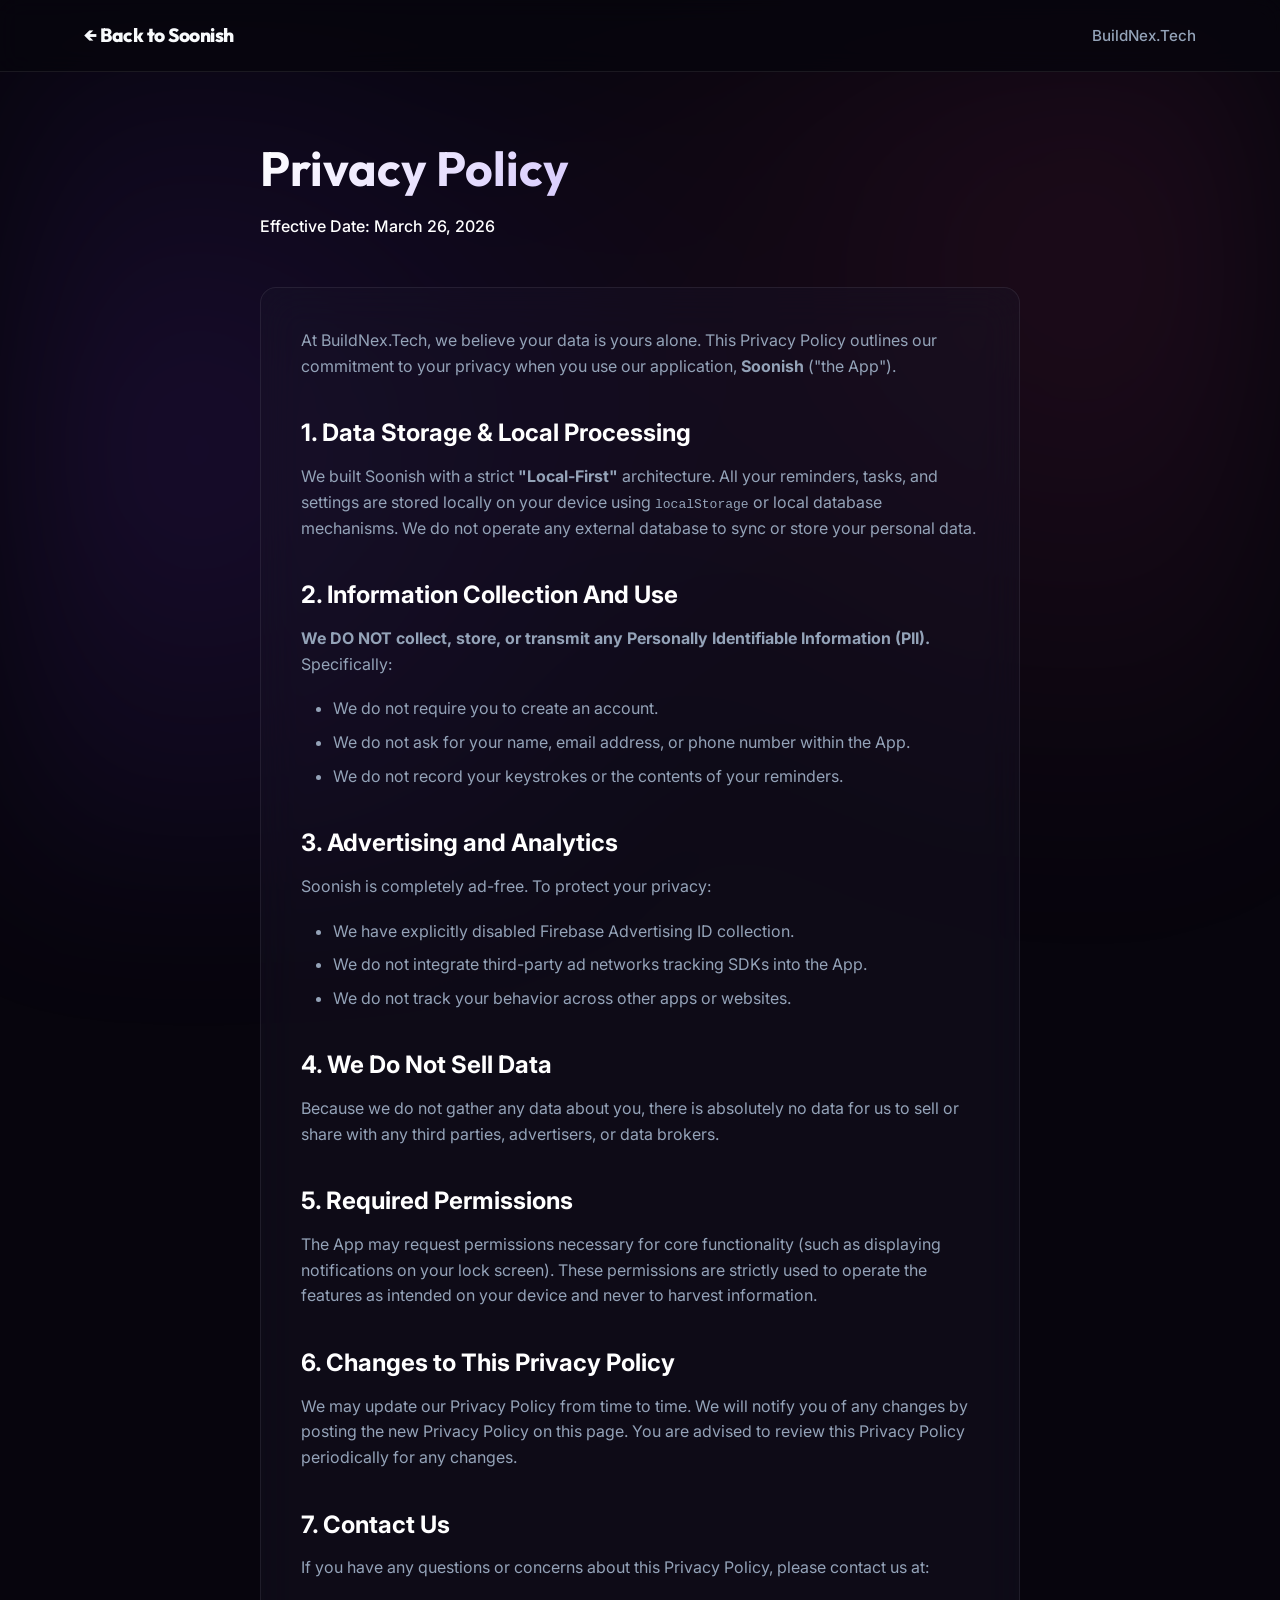
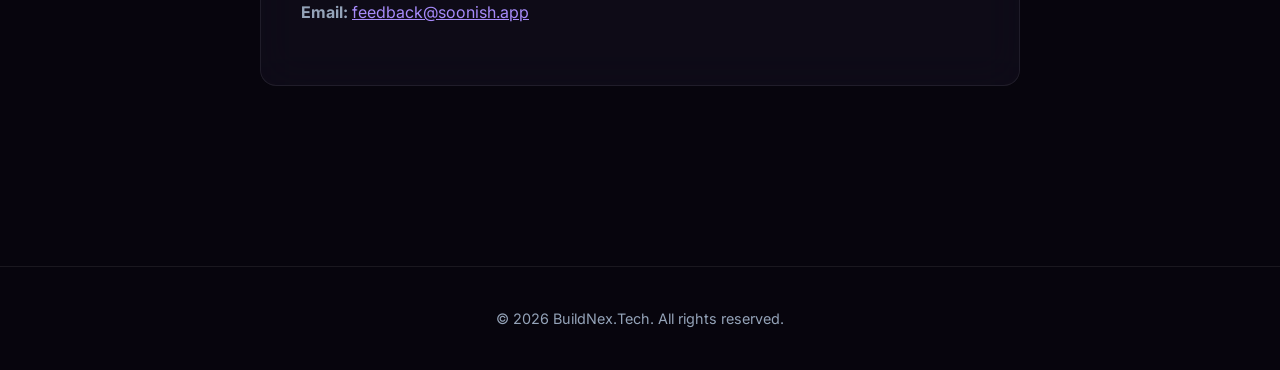
==== soonish-privacy.html @ b73bba76 "first commit" ====
<!DOCTYPE html>
<html lang="en">
<head>
    <meta charset="UTF-8">
    <meta name="viewport" content="width=device-width, initial-scale=1.0">
    <meta name="description" content="Privacy Policy for Soonish App.">
    <title>Privacy Policy - Soonish</title>
    <link rel="stylesheet" href="styles.css">
    <style>
        .privacy-content {
            max-width: 800px;
            margin: 0 auto;
            color: var(--text-muted);
        }
        .privacy-content h2,
        .privacy-content h3 {
            color: #fff;
            margin: 2.5rem 0 1rem;
            font-family: var(--font-sans);
        }
        .privacy-content p {
            margin-bottom: 1.2rem;
        }
        .privacy-content ul {
            margin-left: 2rem;
            margin-bottom: 1.5rem;
        }
        .privacy-content li {
            margin-bottom: 0.5rem;
        }
    </style>
</head>
<body>
    <div class="bg-gradient-spots"></div>
    
    <nav class="navbar">
        <div class="container flex justify-between items-center">
            <a href="soonish.html" class="logo" style="font-size: 1.2rem;">&larr; Back to Soonish</a>
            <div class="nav-links">
                <a href="index.html">BuildNex.Tech</a>
            </div>
        </div>
    </nav>

    <section class="section" style="padding-top: 140px;">
        <div class="container privacy-content">
            <div class="reveal">
                <h1 class="font-display text-gradient" style="font-size: 3rem; margin-bottom: 1rem;">Privacy Policy</h1>
                <p style="color: #fff; font-weight: 500;">Effective Date: March 26, 2026</p>
                
                <div class="card" style="margin-top: 3rem; padding: 40px; background: rgba(25, 20, 40, 0.4);">
                    <p>At BuildNex.Tech, we believe your data is yours alone. This Privacy Policy outlines our commitment to your privacy when you use our application, <strong>Soonish</strong> ("the App").</p>
                    
                    <h2>1. Data Storage & Local Processing</h2>
                    <p>We built Soonish with a strict <strong>"Local-First"</strong> architecture. All your reminders, tasks, and settings are stored locally on your device using <code>localStorage</code> or local database mechanisms. We do not operate any external database to sync or store your personal data.</p>
                    
                    <h2>2. Information Collection And Use</h2>
                    <p><strong>We DO NOT collect, store, or transmit any Personally Identifiable Information (PII).</strong> Specifically:</p>
                    <ul>
                        <li>We do not require you to create an account.</li>
                        <li>We do not ask for your name, email address, or phone number within the App.</li>
                        <li>We do not record your keystrokes or the contents of your reminders.</li>
                    </ul>

                    <h2>3. Advertising and Analytics</h2>
                    <p>Soonish is completely ad-free. To protect your privacy:</p>
                    <ul>
                        <li>We have explicitly disabled Firebase Advertising ID collection.</li>
                        <li>We do not integrate third-party ad networks tracking SDKs into the App.</li>
                        <li>We do not track your behavior across other apps or websites.</li>
                    </ul>

                    <h2>4. We Do Not Sell Data</h2>
                    <p>Because we do not gather any data about you, there is absolutely no data for us to sell or share with any third parties, advertisers, or data brokers.</p>

                    <h2>5. Required Permissions</h2>
                    <p>The App may request permissions necessary for core functionality (such as displaying notifications on your lock screen). These permissions are strictly used to operate the features as intended on your device and never to harvest information.</p>

                    <h2>6. Changes to This Privacy Policy</h2>
                    <p>We may update our Privacy Policy from time to time. We will notify you of any changes by posting the new Privacy Policy on this page. You are advised to review this Privacy Policy periodically for any changes.</p>

                    <h2>7. Contact Us</h2>
                    <p>If you have any questions or concerns about this Privacy Policy, please contact us at:</p>
                    <p><strong>Email:</strong> <a href="mailto:feedback@soonish.app" style="color: var(--primary-light);">feedback@soonish.app</a></p>
                </div>
            </div>
        </div>
    </section>

    <footer>
        <div class="container">
            <p>&copy; 2026 BuildNex.Tech. All rights reserved.</p>
        </div>
    </footer>

    <script src="script.js"></script>
</body>
</html>
---- styles.css ----
@import url('https://fonts.googleapis.com/css2?family=Inter:wght@300;400;500;600&family=Outfit:wght@400;500;700;800&display=swap');

:root {
  --bg-color: #07050d;
  --surface-main: #130f1e;
  --surface-hover: #1e182e;
  --surface-card: rgba(25, 20, 40, 0.6);
  --primary: #7c3aed;
  --primary-light: #a78bfa;
  --secondary: #ec4899;
  --text-main: #f8fafc;
  --text-muted: #94a3b8;
  --border-color: rgba(255, 255, 255, 0.08);
  --border-glow: rgba(124, 58, 237, 0.3);
  
  --font-sans: 'Inter', sans-serif;
  --font-display: 'Outfit', sans-serif;
  
  --transition-fast: 0.2s ease;
  --transition-normal: 0.3s cubic-bezier(0.4, 0, 0.2, 1);
  --border-radius: 16px;
}

* {
  margin: 0;
  padding: 0;
  box-sizing: border-box;
}

html {
  scroll-behavior: smooth;
}

body {
  font-family: var(--font-sans);
  background-color: var(--bg-color);
  color: var(--text-main);
  line-height: 1.6;
  overflow-x: hidden;
  -webkit-font-smoothing: antialiased;
}

/* Background Gradients */
.bg-gradient-spots {
  position: fixed;
  top: 0;
  left: 0;
  width: 100vw;
  height: 100vh;
  z-index: -1;
  pointer-events: none;
  background: 
    radial-gradient(circle at 15% 50%, rgba(124, 58, 237, 0.15) 0%, transparent 50%),
    radial-gradient(circle at 85% 30%, rgba(236, 72, 153, 0.1) 0%, transparent 50%);
  filter: blur(80px);
}

/* Typography */
h1, h2, h3, h4, .font-display {
  font-family: var(--font-display);
  font-weight: 700;
  line-height: 1.2;
}

.text-gradient {
  background: linear-gradient(135deg, #fff 0%, #a78bfa 100%);
  -webkit-background-clip: text;
  -webkit-text-fill-color: transparent;
  background-clip: text;
}

.text-gradient-alt {
  background: linear-gradient(135deg, #a78bfa 0%, #ec4899 100%);
  -webkit-background-clip: text;
  -webkit-text-fill-color: transparent;
  background-clip: text;
}

/* Layout */
.container {
  width: 90%;
  max-width: 1200px;
  margin: 0 auto;
  padding: 0 20px;
}

.section {
  padding: 100px 0;
}

.flex { display: flex; }
.flex-col { display: flex; flex-direction: column; }
.items-center { align-items: center; }
.justify-center { justify-content: center; }
.justify-between { justify-content: space-between; }
.gap-4 { gap: 1rem; }
.gap-8 { gap: 2rem; }

/* Components */
.navbar {
  position: fixed;
  top: 0;
  width: 100%;
  padding: 20px 0;
  z-index: 1000;
  background: rgba(7, 5, 13, 0.8);
  backdrop-filter: blur(12px);
  border-bottom: 1px solid var(--border-color);
  transition: var(--transition-normal);
}

.navbar .logo {
  font-family: var(--font-display);
  font-weight: 800;
  font-size: 1.5rem;
  color: var(--text-main);
  text-decoration: none;
  letter-spacing: -0.5px;
}

.nav-links a {
  color: var(--text-muted);
  text-decoration: none;
  font-weight: 500;
  transition: var(--transition-fast);
  font-size: 0.95rem;
  margin-left: 2rem;
}

.nav-links a:hover {
  color: var(--text-main);
}

/* Buttons */
.btn {
  display: inline-flex;
  align-items: center;
  justify-content: center;
  padding: 12px 28px;
  border-radius: 999px;
  font-weight: 600;
  font-family: var(--font-sans);
  text-decoration: none;
  cursor: pointer;
  transition: var(--transition-normal);
  border: none;
  font-size: 1rem;
}

.btn-primary {
  background: linear-gradient(135deg, var(--primary) 0%, #5b21b6 100%);
  color: white;
  box-shadow: 0 4px 14px rgba(124, 58, 237, 0.3);
}

.btn-primary:hover {
  transform: translateY(-2px);
  box-shadow: 0 6px 20px rgba(124, 58, 237, 0.5);
  background: linear-gradient(135deg, #8b5cf6 0%, var(--primary) 100%);
}

.btn-secondary {
  background: rgba(255, 255, 255, 0.05);
  color: var(--text-main);
  border: 1px solid var(--border-color);
  backdrop-filter: blur(10px);
}

.btn-secondary:hover {
  background: rgba(255, 255, 255, 0.1);
  border-color: rgba(255, 255, 255, 0.2);
  transform: translateY(-2px);
}

/* Glass Cards */
.card {
  background: var(--surface-card);
  backdrop-filter: blur(20px);
  -webkit-backdrop-filter: blur(20px);
  border: 1px solid var(--border-color);
  border-radius: var(--border-radius);
  padding: 40px;
  transition: var(--transition-normal);
  position: relative;
  overflow: hidden;
}

.card::before {
  content: '';
  position: absolute;
  top: 0; left: 0; right: 0; height: 1px;
  background: linear-gradient(90deg, transparent, rgba(255,255,255,0.1), transparent);
  opacity: 0;
  transition: var(--transition-normal);
}

.card:hover {
  transform: translateY(-5px);
  border-color: var(--border-glow);
  box-shadow: 0 10px 40px -10px rgba(124, 58, 237, 0.2);
}

.card:hover::before {
  opacity: 1;
}

/* Animations Core */
.reveal {
  opacity: 0;
  transform: translateY(30px);
  transition: all 0.8s cubic-bezier(0.5, 0, 0, 1);
}

.reveal.active {
  opacity: 1;
  transform: translateY(0);
}

.delay-100 { transition-delay: 100ms; }
.delay-200 { transition-delay: 200ms; }
.delay-300 { transition-delay: 300ms; }

/* Base Hero Styles */
.hero {
  min-height: 100vh;
  display: flex;
  align-items: center;
  position: relative;
  padding-top: 80px;
}

.hero p {
  color: var(--text-muted);
  font-size: 1.25rem;
  max-width: 600px;
  margin: 1.5rem 0 2.5rem;
}

/* Footer */
footer {
  border-top: 1px solid var(--border-color);
  padding: 40px 0;
  text-align: center;
  color: var(--text-muted);
  font-size: 0.9rem;
  margin-top: 80px;
}

footer a {
  color: var(--primary-light);
  text-decoration: none;
  transition: var(--transition-fast);
}

footer a:hover {
  color: white;
  text-decoration: underline;
}

/* Responsive */
@media (max-width: 768px) {
  .section { padding: 60px 0; }
  .hero p { font-size: 1.1rem; }
  h1 { font-size: 2.5rem; }
  .card { padding: 24px; }
  
  .nav-links {
    display: none; /* simple mobile behavior fallback */
  }
}
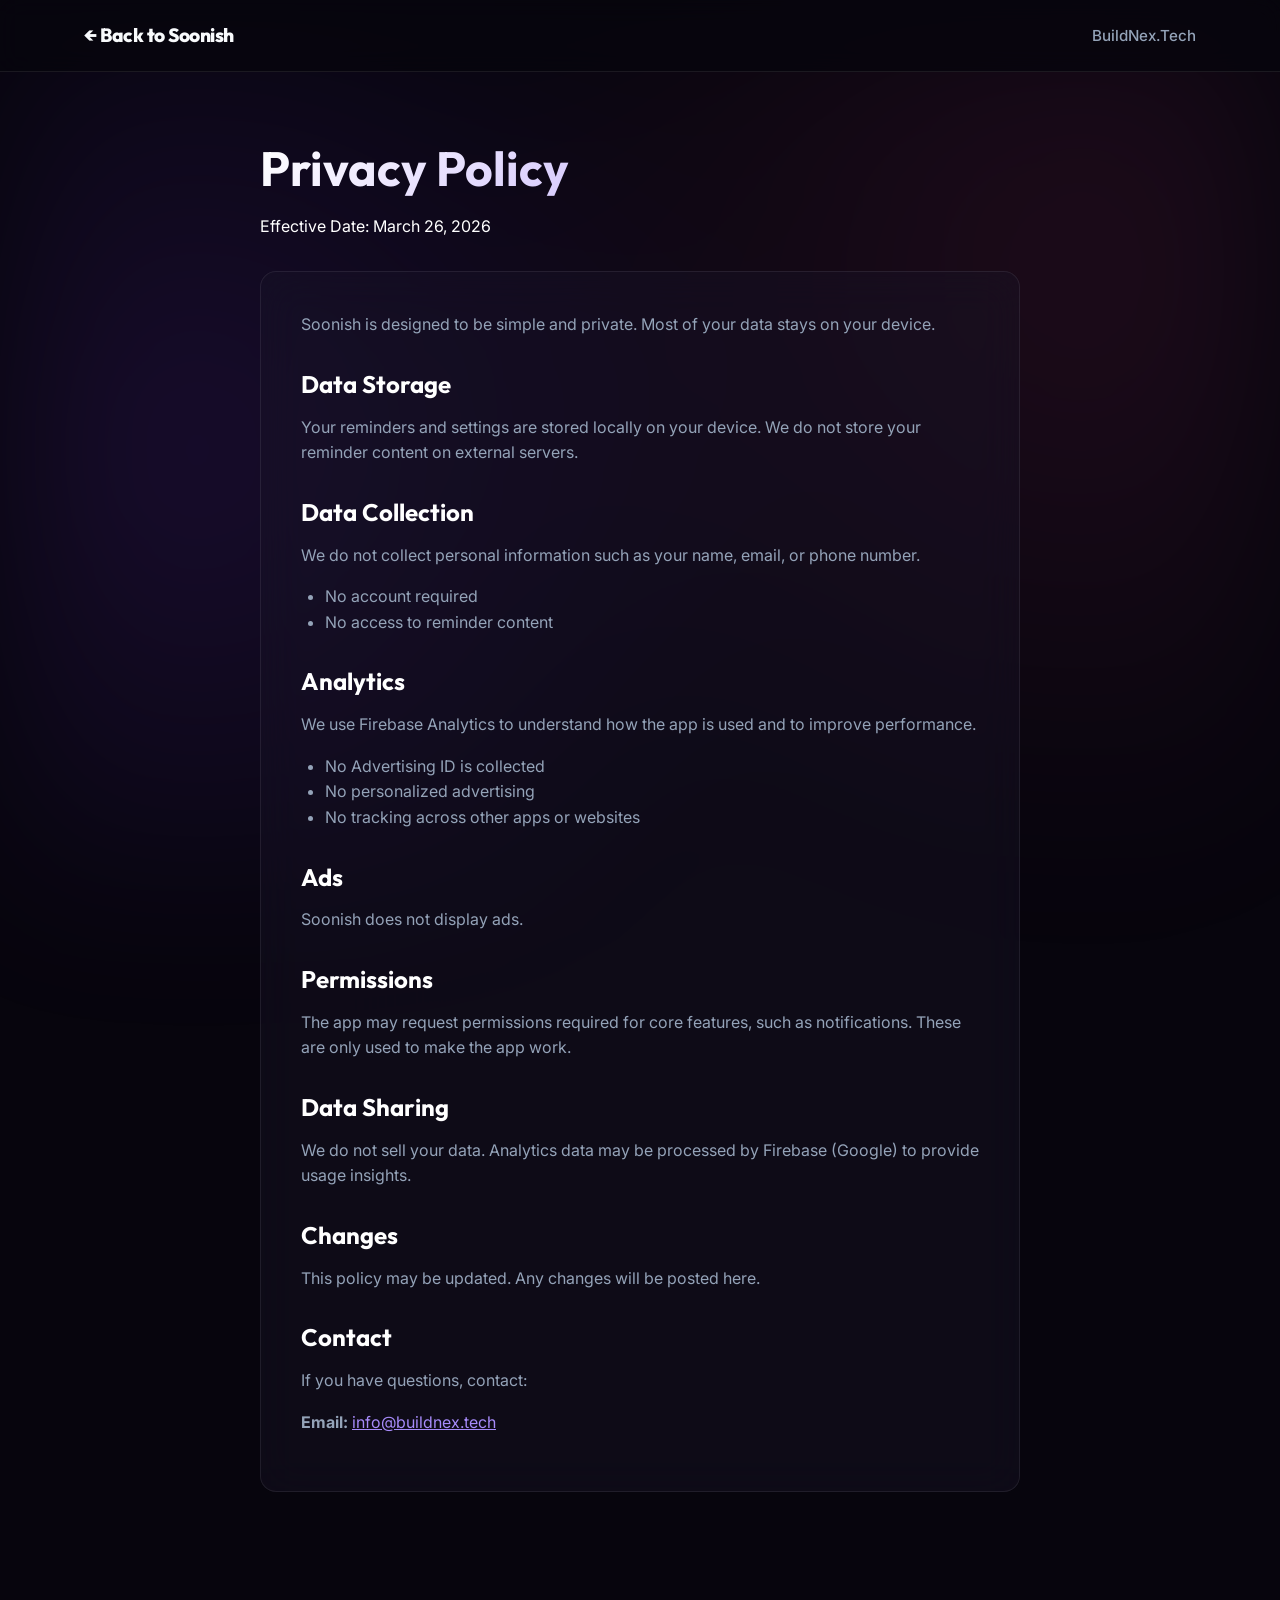
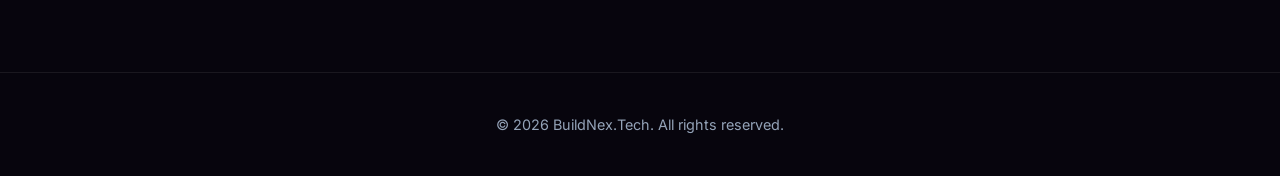
==== commit 441b8330: "rewrite" ====
--- a/soonish-privacy.html
+++ b/soonish-privacy.html
@@ -1,5 +1,6 @@
 <!DOCTYPE html>
 <html lang="en">
+
 <head>
     <meta charset="UTF-8">
     <meta name="viewport" content="width=device-width, initial-scale=1.0">
@@ -12,30 +13,29 @@
             margin: 0 auto;
             color: var(--text-muted);
         }
-        .privacy-content h2,
-        .privacy-content h3 {
+
+        .privacy-content h2 {
             color: #fff;
-            margin: 2.5rem 0 1rem;
-            font-family: var(--font-sans);
+            margin: 2rem 0 1rem;
         }
+
         .privacy-content p {
-            margin-bottom: 1.2rem;
+            margin-bottom: 1rem;
         }
+
         .privacy-content ul {
-            margin-left: 2rem;
+            margin-left: 1.5rem;
             margin-bottom: 1.5rem;
-        }
-        .privacy-content li {
-            margin-bottom: 0.5rem;
         }
     </style>
 </head>
+
 <body>
     <div class="bg-gradient-spots"></div>
-    
+
     <nav class="navbar">
         <div class="container flex justify-between items-center">
-            <a href="soonish.html" class="logo" style="font-size: 1.2rem;">&larr; Back to Soonish</a>
+            <a href="soonish.html" class="logo" style="font-size: 1.2rem;">← Back to Soonish</a>
             <div class="nav-links">
                 <a href="index.html">BuildNex.Tech</a>
             </div>
@@ -45,43 +45,78 @@
     <section class="section" style="padding-top: 140px;">
         <div class="container privacy-content">
             <div class="reveal">
-                <h1 class="font-display text-gradient" style="font-size: 3rem; margin-bottom: 1rem;">Privacy Policy</h1>
-                <p style="color: #fff; font-weight: 500;">Effective Date: March 26, 2026</p>
-                
-                <div class="card" style="margin-top: 3rem; padding: 40px; background: rgba(25, 20, 40, 0.4);">
-                    <p>At BuildNex.Tech, we believe your data is yours alone. This Privacy Policy outlines our commitment to your privacy when you use our application, <strong>Soonish</strong> ("the App").</p>
-                    
-                    <h2>1. Data Storage & Local Processing</h2>
-                    <p>We built Soonish with a strict <strong>"Local-First"</strong> architecture. All your reminders, tasks, and settings are stored locally on your device using <code>localStorage</code> or local database mechanisms. We do not operate any external database to sync or store your personal data.</p>
-                    
-                    <h2>2. Information Collection And Use</h2>
-                    <p><strong>We DO NOT collect, store, or transmit any Personally Identifiable Information (PII).</strong> Specifically:</p>
+                <h1 class="font-display text-gradient" style="font-size: 3rem; margin-bottom: 1rem;">
+                    Privacy Policy
+                </h1>
+
+                <p style="color: #fff;">
+                    Effective Date: March 26, 2026
+                </p>
+
+                <div class="card" style="margin-top: 2rem; padding: 40px; background: rgba(25, 20, 40, 0.4);">
+
+                    <p>
+                        Soonish is designed to be simple and private. Most of your data stays on your device.
+                    </p>
+
+                    <h2>Data Storage</h2>
+                    <p>
+                        Your reminders and settings are stored locally on your device. We do not store your reminder
+                        content on external servers.
+                    </p>
+
+                    <h2>Data Collection</h2>
+                    <p>
+                        We do not collect personal information such as your name, email, or phone number.
+                    </p>
                     <ul>
-                        <li>We do not require you to create an account.</li>
-                        <li>We do not ask for your name, email address, or phone number within the App.</li>
-                        <li>We do not record your keystrokes or the contents of your reminders.</li>
+                        <li>No account required</li>
+                        <li>No access to reminder content</li>
                     </ul>
 
-                    <h2>3. Advertising and Analytics</h2>
-                    <p>Soonish is completely ad-free. To protect your privacy:</p>
+                    <h2>Analytics</h2>
+                    <p>
+                        We use Firebase Analytics to understand how the app is used and to improve performance.
+                    </p>
                     <ul>
-                        <li>We have explicitly disabled Firebase Advertising ID collection.</li>
-                        <li>We do not integrate third-party ad networks tracking SDKs into the App.</li>
-                        <li>We do not track your behavior across other apps or websites.</li>
+                        <li>No Advertising ID is collected</li>
+                        <li>No personalized advertising</li>
+                        <li>No tracking across other apps or websites</li>
                     </ul>
 
-                    <h2>4. We Do Not Sell Data</h2>
-                    <p>Because we do not gather any data about you, there is absolutely no data for us to sell or share with any third parties, advertisers, or data brokers.</p>
+                    <h2>Ads</h2>
+                    <p>
+                        Soonish does not display ads.
+                    </p>
 
-                    <h2>5. Required Permissions</h2>
-                    <p>The App may request permissions necessary for core functionality (such as displaying notifications on your lock screen). These permissions are strictly used to operate the features as intended on your device and never to harvest information.</p>
+                    <h2>Permissions</h2>
+                    <p>
+                        The app may request permissions required for core features, such as notifications. These are
+                        only used to make the app work.
+                    </p>
 
-                    <h2>6. Changes to This Privacy Policy</h2>
-                    <p>We may update our Privacy Policy from time to time. We will notify you of any changes by posting the new Privacy Policy on this page. You are advised to review this Privacy Policy periodically for any changes.</p>
+                    <h2>Data Sharing</h2>
+                    <p>
+                        We do not sell your data. Analytics data may be processed by Firebase (Google) to provide usage
+                        insights.
+                    </p>
 
-                    <h2>7. Contact Us</h2>
-                    <p>If you have any questions or concerns about this Privacy Policy, please contact us at:</p>
-                    <p><strong>Email:</strong> <a href="mailto:feedback@soonish.app" style="color: var(--primary-light);">feedback@soonish.app</a></p>
+                    <h2>Changes</h2>
+                    <p>
+                        This policy may be updated. Any changes will be posted here.
+                    </p>
+
+                    <h2>Contact</h2>
+                    <p>
+                        If you have questions, contact:
+                    </p>
+                    <p>
+                        <strong>Email:</strong>
+                        <a href="mailto:info@buildnex.tech" style="color: var(--primary-light);">
+                            info@buildnex.tech
+                        </a>
+                    </p>
+
                 </div>
             </div>
         </div>
@@ -95,4 +130,5 @@
 
     <script src="script.js"></script>
 </body>
-</html>
+
+</html>
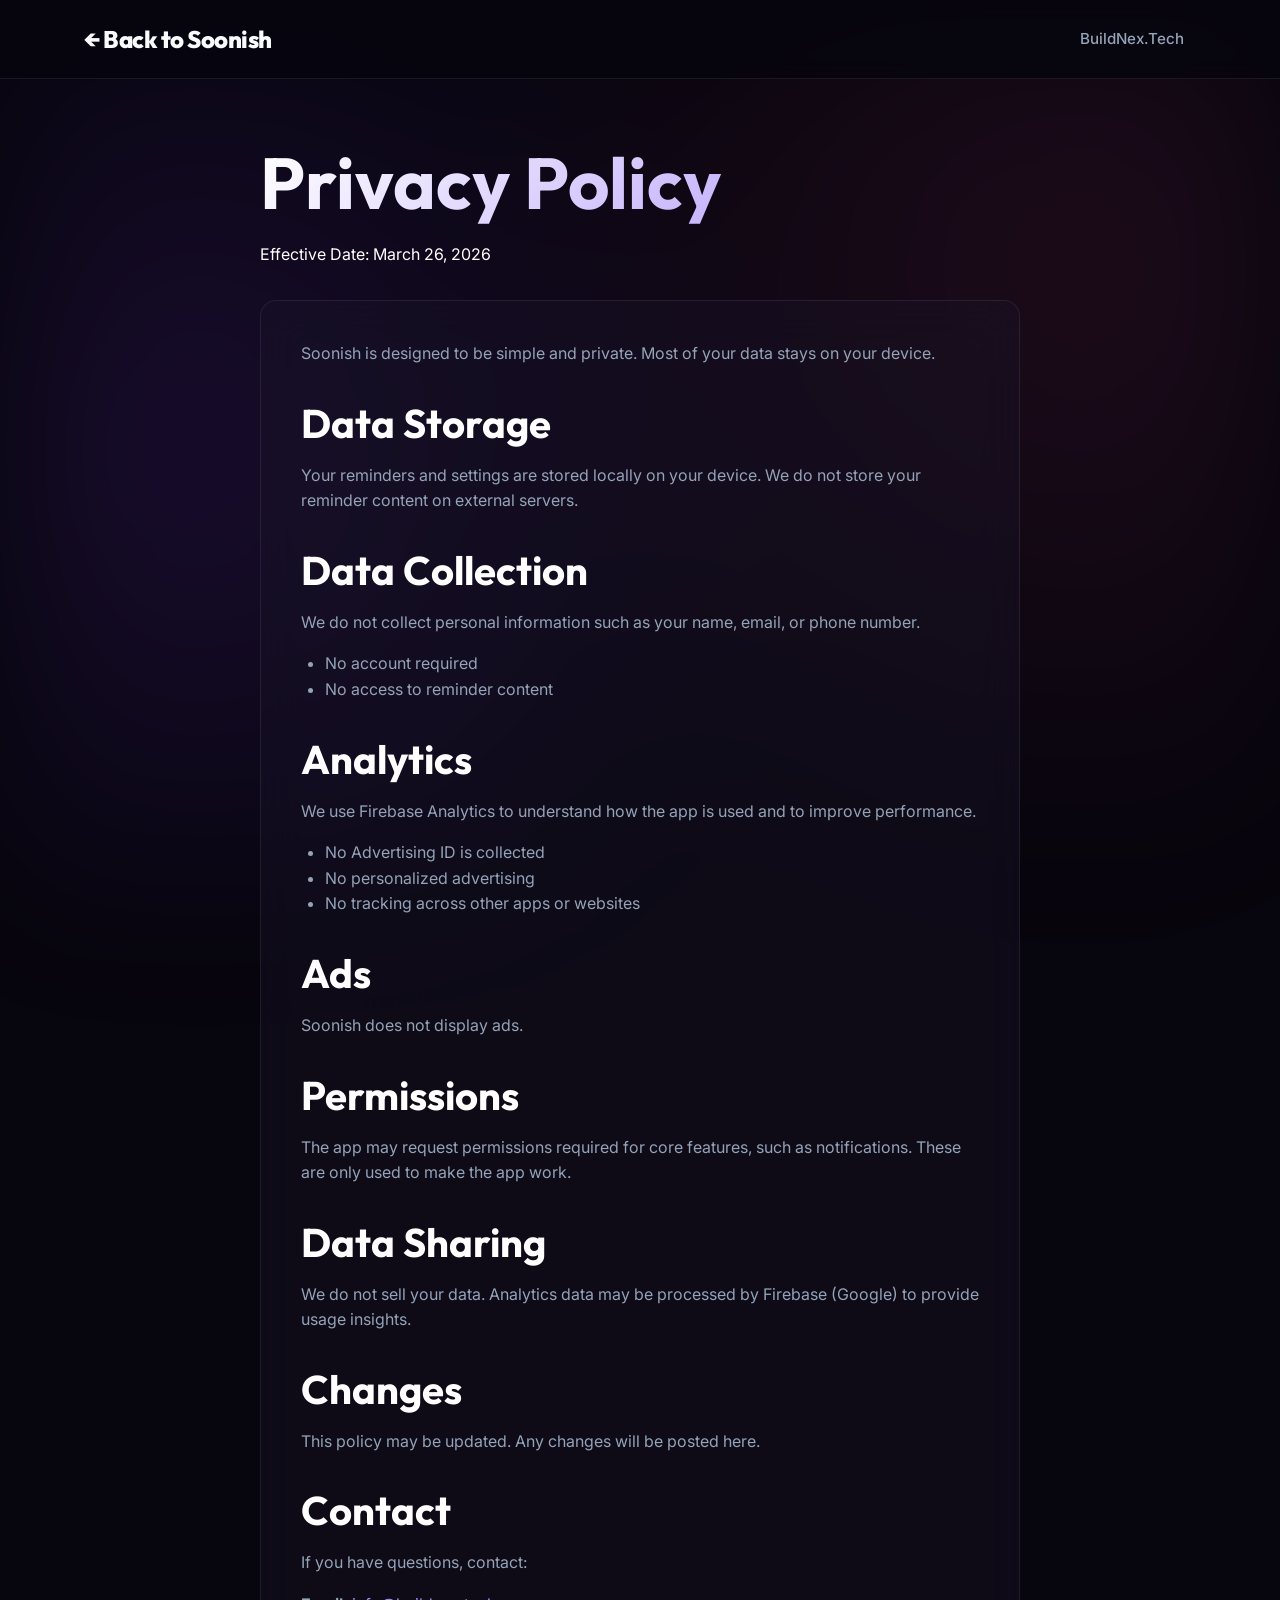
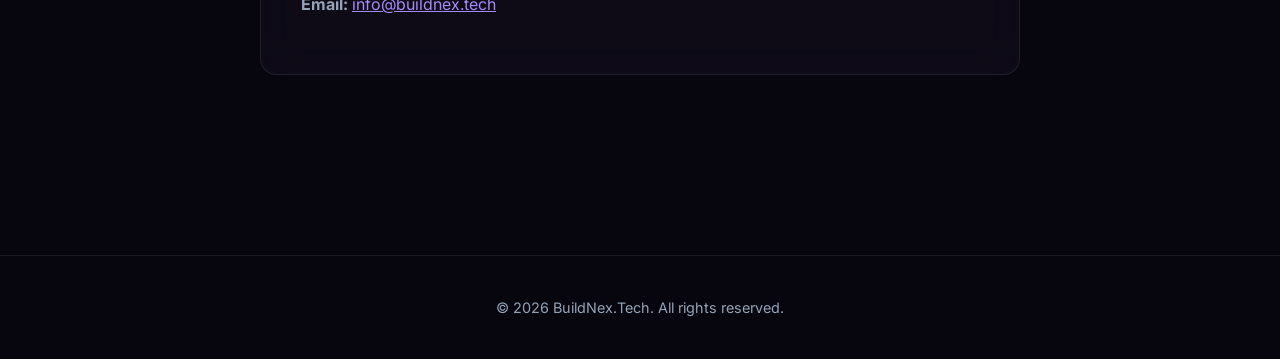
==== commit 0ace6fb3: "refactor: modernize Soonish landing page with fluid typography, responsive layout improvements, and " ====
--- a/soonish-privacy.html
+++ b/soonish-privacy.html
@@ -7,35 +7,19 @@
     <meta name="description" content="Privacy Policy for Soonish App.">
     <title>Privacy Policy - Soonish</title>
     <link rel="stylesheet" href="styles.css">
-    <style>
-        .privacy-content {
-            max-width: 800px;
-            margin: 0 auto;
-            color: var(--text-muted);
-        }
-
-        .privacy-content h2 {
-            color: #fff;
-            margin: 2rem 0 1rem;
-        }
-
-        .privacy-content p {
-            margin-bottom: 1rem;
-        }
-
-        .privacy-content ul {
-            margin-left: 1.5rem;
-            margin-bottom: 1.5rem;
-        }
-    </style>
 </head>
 
 <body>
     <div class="bg-gradient-spots"></div>
 
     <nav class="navbar">
-        <div class="container flex justify-between items-center">
-            <a href="soonish.html" class="logo" style="font-size: 1.2rem;">← Back to Soonish</a>
+        <div class="container">
+            <a href="soonish.html" class="logo">← Back to Soonish</a>
+            <button class="nav-toggle" aria-label="Toggle navigation" aria-expanded="false">
+                <span></span>
+                <span></span>
+                <span></span>
+            </button>
             <div class="nav-links">
                 <a href="index.html">BuildNex.Tech</a>
             </div>
@@ -45,13 +29,9 @@
     <section class="section" style="padding-top: 140px;">
         <div class="container privacy-content">
             <div class="reveal">
-                <h1 class="font-display text-gradient" style="font-size: 3rem; margin-bottom: 1rem;">
-                    Privacy Policy
-                </h1>
+                <h1 class="font-display text-gradient" style="margin-bottom: 1rem;">Privacy Policy</h1>
 
-                <p style="color: #fff;">
-                    Effective Date: March 26, 2026
-                </p>
+                <p style="color: #fff;">Effective Date: March 26, 2026</p>
 
                 <div class="card" style="margin-top: 2rem; padding: 40px; background: rgba(25, 20, 40, 0.4);">
 
@@ -85,9 +65,7 @@
                     </ul>
 
                     <h2>Ads</h2>
-                    <p>
-                        Soonish does not display ads.
-                    </p>
+                    <p>Soonish does not display ads.</p>
 
                     <h2>Permissions</h2>
                     <p>
@@ -102,14 +80,10 @@
                     </p>
 
                     <h2>Changes</h2>
-                    <p>
-                        This policy may be updated. Any changes will be posted here.
-                    </p>
+                    <p>This policy may be updated. Any changes will be posted here.</p>
 
                     <h2>Contact</h2>
-                    <p>
-                        If you have questions, contact:
-                    </p>
+                    <p>If you have questions, contact:</p>
                     <p>
                         <strong>Email:</strong>
                         <a href="mailto:info@buildnex.tech" style="color: var(--primary-light);">
@@ -131,4 +105,4 @@
     <script src="script.js"></script>
 </body>
 
-</html>+</html>
--- a/styles.css
+++ b/styles.css
@@ -12,16 +12,19 @@
   --text-muted: #94a3b8;
   --border-color: rgba(255, 255, 255, 0.08);
   --border-glow: rgba(124, 58, 237, 0.3);
-  
+
   --font-sans: 'Inter', sans-serif;
   --font-display: 'Outfit', sans-serif;
-  
+
   --transition-fast: 0.2s ease;
   --transition-normal: 0.3s cubic-bezier(0.4, 0, 0.2, 1);
   --border-radius: 16px;
 }
 
-* {
+/* ========================
+   Reset & Base
+======================== */
+*, *::before, *::after {
   margin: 0;
   padding: 0;
   box-sizing: border-box;
@@ -29,6 +32,8 @@
 
 html {
   scroll-behavior: smooth;
+  /* Prevent font size inflation on mobile */
+  -webkit-text-size-adjust: 100%;
 }
 
 body {
@@ -40,7 +45,9 @@
   -webkit-font-smoothing: antialiased;
 }
 
-/* Background Gradients */
+/* ========================
+   Background Gradient
+======================== */
 .bg-gradient-spots {
   position: fixed;
   top: 0;
@@ -49,18 +56,26 @@
   height: 100vh;
   z-index: -1;
   pointer-events: none;
-  background: 
+  background:
     radial-gradient(circle at 15% 50%, rgba(124, 58, 237, 0.15) 0%, transparent 50%),
     radial-gradient(circle at 85% 30%, rgba(236, 72, 153, 0.1) 0%, transparent 50%);
   filter: blur(80px);
 }
 
-/* Typography */
-h1, h2, h3, h4, .font-display {
+/* ========================
+   Typography
+======================== */
+h1, h2, h3, h4,
+.font-display {
   font-family: var(--font-display);
   font-weight: 700;
   line-height: 1.2;
 }
+
+/* Fluid type scale — no duplicate overrides needed later */
+h1 { font-size: clamp(2.2rem, 6vw, 4.5rem); }
+h2 { font-size: clamp(1.6rem, 3.5vw, 2.5rem); }
+h3 { font-size: clamp(1.2rem, 2.5vw, 1.8rem); }
 
 .text-gradient {
   background: linear-gradient(135deg, #fff 0%, #a78bfa 100%);
@@ -76,7 +91,9 @@
   background-clip: text;
 }
 
-/* Layout */
+/* ========================
+   Layout Utilities
+======================== */
 .container {
   width: 90%;
   max-width: 1200px;
@@ -88,34 +105,51 @@
   padding: 100px 0;
 }
 
-.flex { display: flex; }
-.flex-col { display: flex; flex-direction: column; }
-.items-center { align-items: center; }
+.flex        { display: flex; }
+.flex-col    { display: flex; flex-direction: column; }
+.items-center   { align-items: center; }
 .justify-center { justify-content: center; }
 .justify-between { justify-content: space-between; }
-.gap-4 { gap: 1rem; }
-.gap-8 { gap: 2rem; }
-
-/* Components */
+.gap-4  { gap: 1rem; }
+.gap-8  { gap: 2rem; }
+
+/* ========================
+   Navbar
+======================== */
 .navbar {
   position: fixed;
   top: 0;
   width: 100%;
   padding: 20px 0;
   z-index: 1000;
-  background: rgba(7, 5, 13, 0.8);
+  background: rgba(7, 5, 13, 0.85);
   backdrop-filter: blur(12px);
+  -webkit-backdrop-filter: blur(12px);
   border-bottom: 1px solid var(--border-color);
   transition: var(--transition-normal);
+}
+
+.navbar .container {
+  display: flex;
+  align-items: center;
+  justify-content: space-between;
 }
 
 .navbar .logo {
   font-family: var(--font-display);
   font-weight: 800;
-  font-size: 1.5rem;
+  font-size: clamp(1.1rem, 3vw, 1.5rem);
   color: var(--text-main);
   text-decoration: none;
   letter-spacing: -0.5px;
+  /* Prevent logo being squashed by nav links */
+  flex-shrink: 0;
+}
+
+.nav-links {
+  display: flex;
+  align-items: center;
+  gap: 0.25rem;
 }
 
 .nav-links a {
@@ -124,14 +158,52 @@
   font-weight: 500;
   transition: var(--transition-fast);
   font-size: 0.95rem;
-  margin-left: 2rem;
+  padding: 0.4rem 0.75rem;
+  border-radius: 8px;
 }
 
 .nav-links a:hover {
   color: var(--text-main);
-}
-
-/* Buttons */
+  background: rgba(255,255,255,0.05);
+}
+
+/* Hamburger — hidden by default */
+.nav-toggle {
+  display: none;
+  flex-direction: column;
+  gap: 5px;
+  background: none;
+  border: none;
+  cursor: pointer;
+  padding: 4px;
+  /* Ensure it doesn't inherit text color weirdness */
+  color: var(--text-main);
+}
+
+.nav-toggle span {
+  display: block;
+  width: 22px;
+  height: 2px;
+  background: var(--text-main);
+  border-radius: 2px;
+  transition: var(--transition-normal);
+}
+
+/* Animated hamburger when open */
+.nav-toggle.open span:nth-child(1) {
+  transform: translateY(7px) rotate(45deg);
+}
+.nav-toggle.open span:nth-child(2) {
+  opacity: 0;
+  transform: scaleX(0);
+}
+.nav-toggle.open span:nth-child(3) {
+  transform: translateY(-7px) rotate(-45deg);
+}
+
+/* ========================
+   Buttons
+======================== */
 .btn {
   display: inline-flex;
   align-items: center;
@@ -145,6 +217,9 @@
   transition: var(--transition-normal);
   border: none;
   font-size: 1rem;
+  /* Prevent tiny tap targets on mobile */
+  min-height: 48px;
+  white-space: nowrap;
 }
 
 .btn-primary {
@@ -164,6 +239,7 @@
   color: var(--text-main);
   border: 1px solid var(--border-color);
   backdrop-filter: blur(10px);
+  -webkit-backdrop-filter: blur(10px);
 }
 
 .btn-secondary:hover {
@@ -172,7 +248,9 @@
   transform: translateY(-2px);
 }
 
-/* Glass Cards */
+/* ========================
+   Glass Cards
+======================== */
 .card {
   background: var(--surface-card);
   backdrop-filter: blur(20px);
@@ -188,8 +266,11 @@
 .card::before {
   content: '';
   position: absolute;
-  top: 0; left: 0; right: 0; height: 1px;
-  background: linear-gradient(90deg, transparent, rgba(255,255,255,0.1), transparent);
+  top: 0;
+  left: 0;
+  right: 0;
+  height: 1px;
+  background: linear-gradient(90deg, transparent, rgba(255, 255, 255, 0.1), transparent);
   opacity: 0;
   transition: var(--transition-normal);
 }
@@ -204,11 +285,14 @@
   opacity: 1;
 }
 
-/* Animations Core */
+/* ========================
+   Scroll Reveal Animations
+======================== */
 .reveal {
   opacity: 0;
   transform: translateY(30px);
-  transition: all 0.8s cubic-bezier(0.5, 0, 0, 1);
+  transition: opacity 0.8s cubic-bezier(0.5, 0, 0, 1),
+              transform 0.8s cubic-bezier(0.5, 0, 0, 1);
 }
 
 .reveal.active {
@@ -217,26 +301,79 @@
 }
 
 .delay-100 { transition-delay: 100ms; }
+.delay-150 { transition-delay: 150ms; }
 .delay-200 { transition-delay: 200ms; }
 .delay-300 { transition-delay: 300ms; }
-
-/* Base Hero Styles */
+.delay-400 { transition-delay: 400ms; }
+.delay-500 { transition-delay: 500ms; }
+
+/* ========================
+   Hero
+======================== */
 .hero {
   min-height: 100vh;
   display: flex;
   align-items: center;
   position: relative;
-  padding-top: 80px;
+  /* Room for fixed navbar */
+  padding: 120px 0 60px;
 }
 
 .hero p {
   color: var(--text-muted);
-  font-size: 1.25rem;
+  font-size: clamp(1rem, 2.5vw, 1.25rem);
   max-width: 600px;
-  margin: 1.5rem 0 2.5rem;
-}
-
-/* Footer */
+  margin: 1.5rem auto 2.5rem;
+}
+
+/* ========================
+   Demo Placeholder (Soonish)
+======================== */
+.demo-placeholder {
+  width: 100%;
+  height: clamp(280px, 40vw, 500px);
+  background: linear-gradient(145deg, rgba(25, 20, 40, 0.8), rgba(12, 10, 20, 0.6));
+  border-radius: 24px;
+  border: 1px solid var(--border-color);
+  display: flex;
+  align-items: center;
+  justify-content: center;
+  box-shadow: 0 20px 40px rgba(0, 0, 0, 0.4);
+  margin: 4rem auto;
+  position: relative;
+  overflow: hidden;
+}
+
+.demo-placeholder::after {
+  content: '';
+  position: absolute;
+  inset: 0;
+  background: radial-gradient(circle at center, rgba(124, 58, 237, 0.15) 0%, transparent 60%);
+}
+
+.demo-text {
+  color: var(--text-muted);
+  font-size: 1.2rem;
+  display: flex;
+  flex-direction: column;
+  align-items: center;
+  gap: 1rem;
+  z-index: 1;
+}
+
+/* ========================
+   Feature Grid (Soonish)
+======================== */
+.feature-grid {
+  display: grid;
+  grid-template-columns: repeat(auto-fit, minmax(240px, 1fr));
+  gap: 2rem;
+  margin-top: 3rem;
+}
+
+/* ========================
+   Footer
+======================== */
 footer {
   border-top: 1px solid var(--border-color);
   padding: 40px 0;
@@ -257,14 +394,128 @@
   text-decoration: underline;
 }
 
-/* Responsive */
+/* ========================
+   Privacy Content
+======================== */
+.privacy-content {
+  max-width: 800px;
+  margin: 0 auto;
+  color: var(--text-muted);
+}
+
+.privacy-content h2 {
+  color: #fff;
+  margin: 2rem 0 1rem;
+}
+
+.privacy-content p {
+  margin-bottom: 1rem;
+}
+
+.privacy-content ul {
+  margin-left: 1.5rem;
+  margin-bottom: 1.5rem;
+}
+
+/* ========================
+   RESPONSIVE — Mobile
+======================== */
 @media (max-width: 768px) {
-  .section { padding: 60px 0; }
-  .hero p { font-size: 1.1rem; }
-  h1 { font-size: 2.5rem; }
-  .card { padding: 24px; }
-  
+
+  /* Navbar: show hamburger, collapse links */
+  .nav-toggle {
+    display: flex;
+  }
+
   .nav-links {
-    display: none; /* simple mobile behavior fallback */
-  }
-}
+    display: none;
+    position: absolute;
+    top: 100%;
+    left: 0;
+    right: 0;
+    flex-direction: column;
+    align-items: flex-start;
+    gap: 0;
+    background: rgba(7, 5, 13, 0.97);
+    backdrop-filter: blur(16px);
+    -webkit-backdrop-filter: blur(16px);
+    border-bottom: 1px solid var(--border-color);
+    padding: 0.5rem 0;
+  }
+
+  .nav-links.open {
+    display: flex;
+  }
+
+  .nav-links a {
+    width: 100%;
+    padding: 0.85rem 1.5rem;
+    margin: 0;
+    border-radius: 0;
+    font-size: 1rem;
+    border-bottom: 1px solid var(--border-color);
+  }
+
+  .nav-links a:last-child {
+    border-bottom: none;
+  }
+
+  /* Hero buttons stack vertically */
+  .hero .flex.gap-4 {
+    flex-direction: column;
+    align-items: center;
+    width: 100%;
+  }
+
+  .hero .flex.gap-4 .btn {
+    width: 100%;
+    max-width: 340px;
+  }
+
+  /* Section spacing */
+  .section {
+    padding: 60px 0;
+  }
+
+  /* Card padding */
+  .card {
+    padding: 24px 20px;
+  }
+
+  /* Footer links wrap properly */
+  footer .flex.gap-4 {
+    flex-wrap: wrap;
+    justify-content: center;
+    gap: 0.5rem;
+  }
+
+  footer {
+    padding: 30px 0;
+    font-size: 0.8rem;
+    margin-top: 40px;
+  }
+}
+
+/* ========================
+   RESPONSIVE — Small phones
+======================== */
+@media (max-width: 480px) {
+  .container {
+    padding: 0 16px;
+  }
+
+  /* App card grid forces single column */
+  .feature-grid {
+    grid-template-columns: 1fr;
+    gap: 1.25rem;
+  }
+
+  .demo-placeholder {
+    margin: 2rem auto;
+    border-radius: 16px;
+  }
+
+  .card {
+    padding: 20px 16px;
+  }
+}
